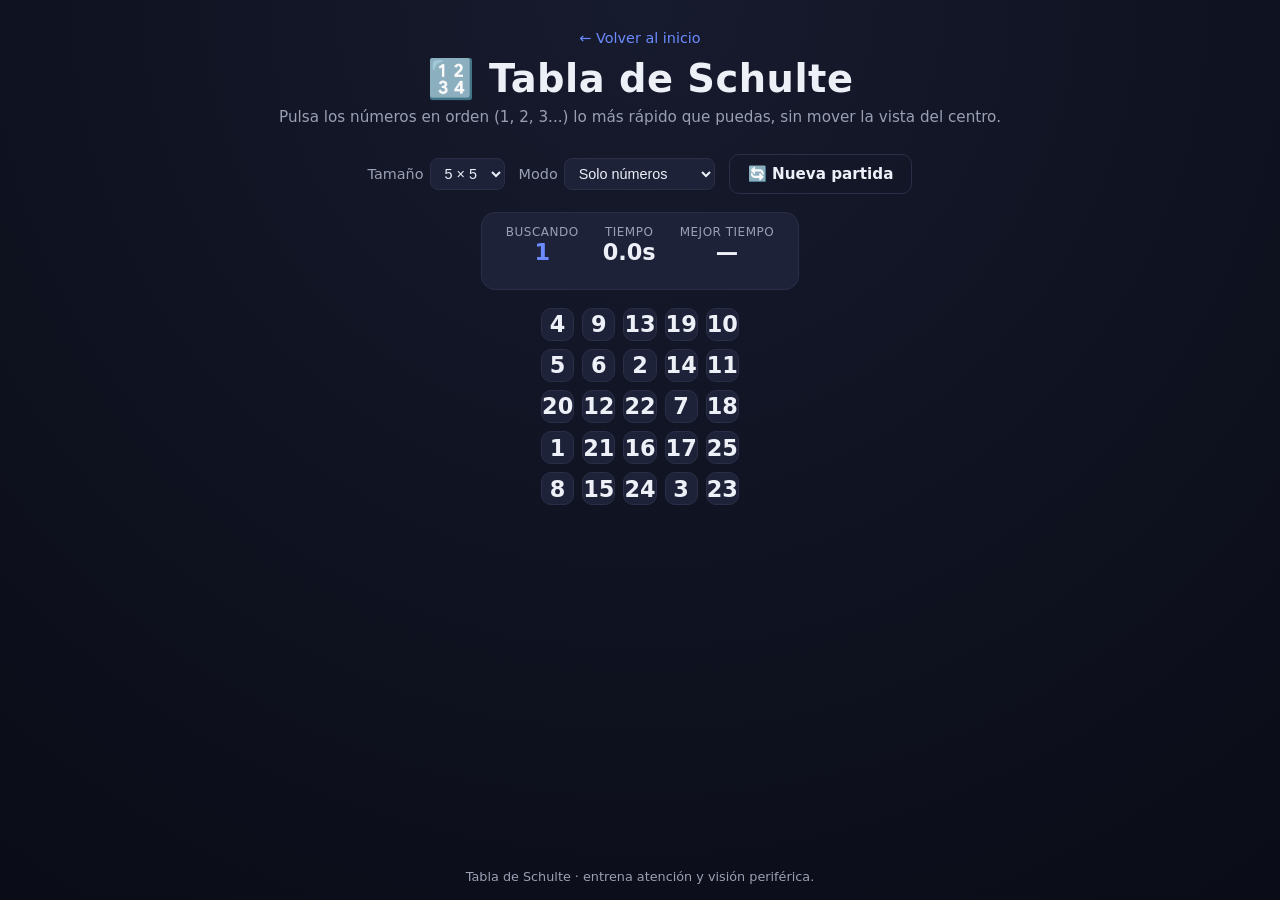
==== games/schulte/index.html @ 54912036 "Version inicial: Mente Activa (Schulte + Sudoku)" ====
<!DOCTYPE html>
<html lang="es">
<head>
  <meta charset="UTF-8" />
  <meta name="viewport" content="width=device-width, initial-scale=1.0" />
  <title>Tabla de Schulte — Mente Activa</title>
  <link rel="icon" href="../../favicon.svg" type="image/svg+xml" />
  <link rel="stylesheet" href="../../assets/css/style.css" />
  <link rel="stylesheet" href="style.css" />
</head>
<body>
  <header class="site-header">
    <a class="back-link" href="../../index.html">← Volver al inicio</a>
    <h1>🔢 Tabla de Schulte</h1>
    <p>Pulsa los números en orden (1, 2, 3...) lo más rápido que puedas, sin mover la vista del centro.</p>
  </header>

  <main>
    <div class="game-wrapper">
      <div class="controls">
        <label>
          Tamaño
          <select id="size-select">
            <option value="3">3 × 3</option>
            <option value="4">4 × 4</option>
            <option value="5" selected>5 × 5</option>
            <option value="6">6 × 6</option>
            <option value="7">7 × 7</option>
            <option value="8">8 × 8</option>
          </select>
        </label>
        <label>
          Modo
          <select id="mode-select">
            <option value="numbers" selected>Solo números</option>
            <option value="letters">Solo letras</option>
            <option value="mixed">Números y letras</option>
          </select>
        </label>
        <button id="restart-btn" class="btn secondary">🔄 Nueva partida</button>
      </div>

      <div class="stats-bar">
        <div class="stat">
          <span class="label">Buscando</span>
          <span class="value" id="target-value">1</span>
        </div>
        <div class="stat">
          <span class="label">Tiempo</span>
          <span class="value" id="time-value">0.0s</span>
        </div>
        <div class="stat">
          <span class="label">Mejor tiempo</span>
          <span class="value" id="best-value">—</span>
          <span class="date" id="best-date"></span>
        </div>
      </div>

      <div class="board" id="board"></div>
    </div>
  </main>

  <footer class="site-footer">Tabla de Schulte · entrena atención y visión periférica.</footer>

  <div class="overlay hidden" id="overlay">
    <div class="overlay-card">
      <h2>¡Completado! 🎉</h2>
      <div class="big-time" id="final-time">0.0s</div>
      <div class="record" id="record-msg"></div>
      <div class="overlay-actions">
        <button class="btn" id="play-again-btn">Jugar de nuevo</button>
        <a class="btn secondary" href="../../index.html">Volver al inicio</a>
      </div>
    </div>
  </div>

  <script src="script.js"></script>
</body>
</html>
---- assets/css/style.css ----
/* ============================================
   Mente Activa — estilos compartidos
   ============================================ */

:root {
  --bg: #0f1220;
  --bg-elevated: #171b2e;
  --bg-card: #1d2238;
  --text: #eef0f8;
  --text-muted: #9aa0b4;
  --accent: #6c8bff;
  --accent-hover: #8aa2ff;
  --success: #4ade80;
  --danger: #f87171;
  --border: #2a2f47;
  --radius: 14px;
  --shadow: 0 8px 24px rgba(0, 0, 0, 0.35);
  --max-width: 1000px;
}

* {
  box-sizing: border-box;
}

html, body {
  margin: 0;
  padding: 0;
}

body {
  background: radial-gradient(circle at top, #171b2e 0%, #0f1220 55%, #0a0c17 100%);
  color: var(--text);
  font-family: "Segoe UI", system-ui, -apple-system, Roboto, Helvetica, Arial, sans-serif;
  min-height: 100vh;
  display: flex;
  flex-direction: column;
}

a {
  color: var(--accent);
  text-decoration: none;
}

a:hover {
  color: var(--accent-hover);
}

.site-header {
  padding: 28px 24px 12px;
  text-align: center;
}

.site-header h1 {
  margin: 0 0 6px;
  font-size: clamp(1.6rem, 4vw, 2.4rem);
  letter-spacing: 0.5px;
}

.site-header p {
  margin: 0;
  color: var(--text-muted);
  font-size: 0.95rem;
}

.back-link {
  display: inline-flex;
  align-items: center;
  gap: 6px;
  font-size: 0.9rem;
  margin-bottom: 10px;
}

main {
  flex: 1;
  width: 100%;
  max-width: var(--max-width);
  margin: 0 auto;
  padding: 16px 24px 48px;
}

.category-section {
  margin-bottom: 36px;
}

.category-title {
  font-size: 1.15rem;
  margin: 0 0 4px;
  padding-bottom: 8px;
  border-bottom: 1px solid var(--border);
}

.game-grid {
  display: grid;
  grid-template-columns: repeat(auto-fill, minmax(220px, 1fr));
  gap: 18px;
  margin-top: 16px;
}

.game-card {
  background: var(--bg-card);
  border: 1px solid var(--border);
  border-radius: var(--radius);
  padding: 20px;
  display: flex;
  flex-direction: column;
  gap: 8px;
  box-shadow: var(--shadow);
  transition: transform 0.15s ease, border-color 0.15s ease;
}

.game-card:hover {
  transform: translateY(-3px);
  border-color: var(--accent);
}

.game-card .icon {
  font-size: 2rem;
}

.game-card h3 {
  margin: 0;
  font-size: 1.15rem;
}

.game-card p {
  margin: 0;
  color: var(--text-muted);
  font-size: 0.9rem;
  flex: 1;
}

.game-card .play {
  align-self: flex-start;
  margin-top: 6px;
  font-weight: 600;
  font-size: 0.9rem;
}

.game-card.disabled {
  opacity: 0.5;
  pointer-events: none;
}

.badge {
  display: inline-block;
  font-size: 0.7rem;
  padding: 2px 8px;
  border-radius: 999px;
  background: rgba(108, 139, 255, 0.15);
  color: var(--accent);
  width: fit-content;
}

button {
  font-family: inherit;
}

.btn {
  background: var(--accent);
  color: #0f1220;
  border: none;
  padding: 10px 18px;
  border-radius: 10px;
  font-size: 0.95rem;
  font-weight: 600;
  cursor: pointer;
  transition: background 0.15s ease, transform 0.1s ease;
}

.btn:hover {
  background: var(--accent-hover);
}

.btn:active {
  transform: scale(0.97);
}

.btn.secondary {
  background: transparent;
  color: var(--text);
  border: 1px solid var(--border);
}

.btn.secondary:hover {
  border-color: var(--accent);
  color: var(--accent-hover);
}

.btn.active {
  background: var(--accent);
  color: #0f1220;
  border-color: var(--accent);
}

.site-footer {
  text-align: center;
  color: var(--text-muted);
  font-size: 0.8rem;
  padding: 16px;
}

/* Foco visible para navegación por teclado en toda la web. */
a:focus-visible,
button:focus-visible,
select:focus-visible,
.game-card:focus-visible {
  outline: 2px solid var(--accent);
  outline-offset: 2px;
}
---- games/schulte/style.css ----
.game-wrapper {
  display: flex;
  flex-direction: column;
  align-items: center;
  gap: 18px;
}

.controls {
  display: flex;
  flex-wrap: wrap;
  align-items: center;
  gap: 14px;
  justify-content: center;
}

.controls label {
  font-size: 0.9rem;
  color: var(--text-muted);
  display: flex;
  align-items: center;
  gap: 6px;
}

.controls select {
  background: var(--bg-card);
  color: var(--text);
  border: 1px solid var(--border);
  border-radius: 8px;
  padding: 6px 10px;
  font-size: 0.9rem;
}

.stats-bar {
  display: flex;
  gap: 24px;
  flex-wrap: wrap;
  justify-content: center;
  background: var(--bg-card);
  border: 1px solid var(--border);
  border-radius: var(--radius);
  padding: 12px 24px;
  min-width: 280px;
}

.stat {
  text-align: center;
}

.stat .label {
  display: block;
  font-size: 0.75rem;
  color: var(--text-muted);
  text-transform: uppercase;
  letter-spacing: 0.5px;
}

.stat .value {
  display: block;
  font-size: 1.4rem;
  font-weight: 700;
}

.stat .date {
  display: block;
  font-size: 0.72rem;
  color: var(--text-muted);
  min-height: 1em;
}

#target-value {
  color: var(--accent);
}

.board {
  display: grid;
  gap: 8px;
  touch-action: manipulation;
}

.cell {
  aspect-ratio: 1 / 1;
  display: flex;
  align-items: center;
  justify-content: center;
  background: var(--bg-card);
  border: 1px solid var(--border);
  border-radius: 10px;
  font-weight: 700;
  font-size: clamp(0.9rem, 2.4vw, 1.4rem);
  cursor: pointer;
  user-select: none;
  transition: background 0.12s ease, transform 0.08s ease, border-color 0.12s ease;
}

.cell:hover {
  border-color: var(--accent);
}

.cell:focus-visible {
  outline: 2px solid var(--accent);
  outline-offset: 2px;
  border-color: var(--accent);
}

.cell.correct {
  background: rgba(74, 222, 128, 0.25);
  border-color: var(--success);
  color: var(--success);
  pointer-events: none;
}

.cell.wrong {
  background: rgba(248, 113, 113, 0.25);
  border-color: var(--danger);
  animation: shake 0.25s ease;
}

.cell.done {
  pointer-events: none;
}

@keyframes shake {
  0%, 100% { transform: translateX(0); }
  25% { transform: translateX(-3px); }
  75% { transform: translateX(3px); }
}

.overlay {
  position: fixed;
  inset: 0;
  background: rgba(10, 12, 23, 0.75);
  display: flex;
  align-items: center;
  justify-content: center;
  z-index: 10;
}

.overlay.hidden {
  display: none;
}

.overlay-card {
  background: var(--bg-elevated);
  border: 1px solid var(--border);
  border-radius: var(--radius);
  padding: 32px;
  text-align: center;
  max-width: 360px;
  box-shadow: var(--shadow);
}

.overlay-card h2 {
  margin-top: 0;
}

.overlay-card .big-time {
  font-size: 2.2rem;
  font-weight: 800;
  color: var(--accent);
  margin: 8px 0;
}

.overlay-card .record {
  color: var(--success);
  font-weight: 600;
  min-height: 1.2em;
}

.overlay-actions {
  margin-top: 20px;
  display: flex;
  gap: 10px;
  justify-content: center;
}
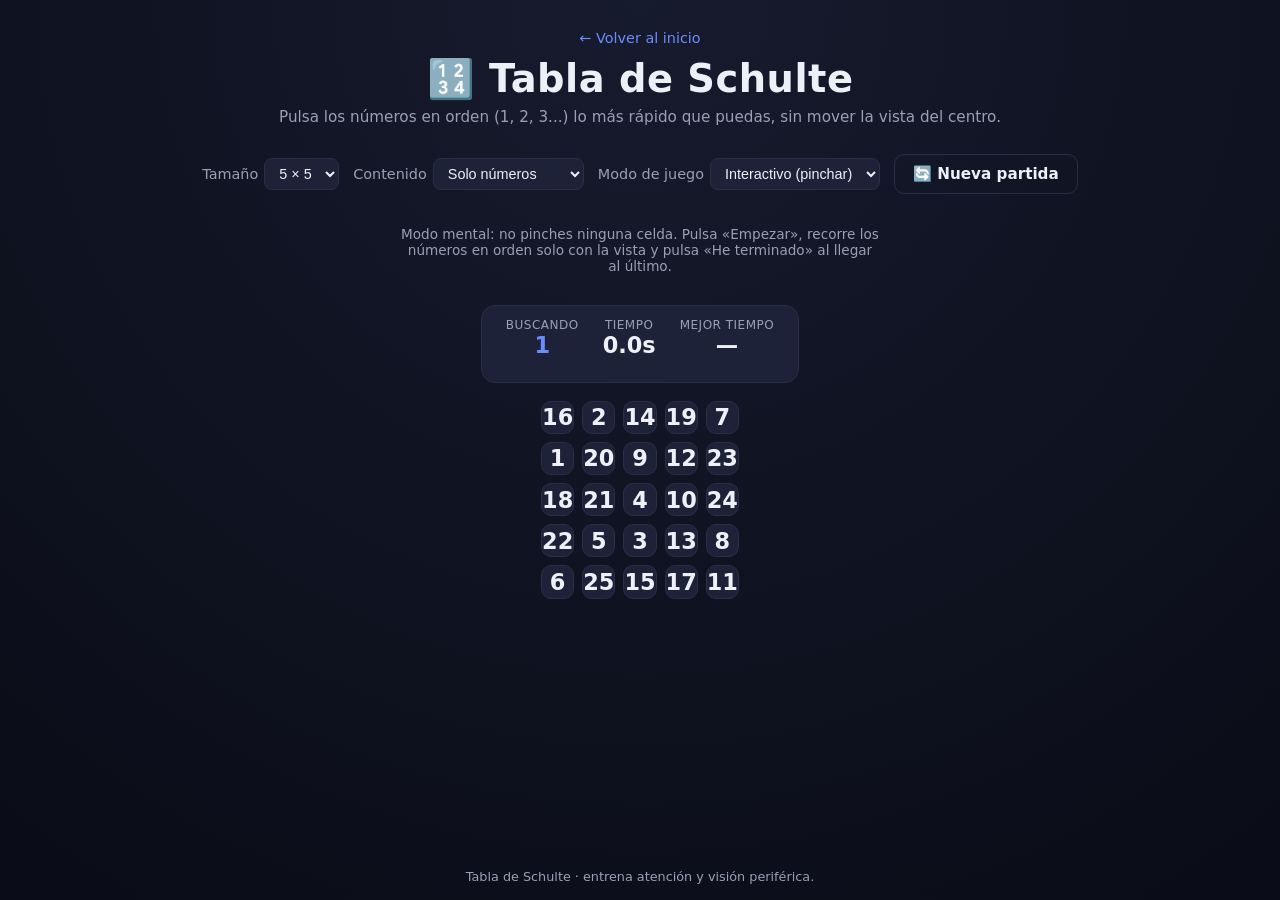
==== commit c50283b7: "Añadir modo mental a Tabla de Schulte Nuevo modo de juego sin clics: el jugador arranca el cronómetr" ====
--- a/games/schulte/index.html
+++ b/games/schulte/index.html
@@ -12,7 +12,7 @@
   <header class="site-header">
     <a class="back-link" href="../../index.html">← Volver al inicio</a>
     <h1>🔢 Tabla de Schulte</h1>
-    <p>Pulsa los números en orden (1, 2, 3...) lo más rápido que puedas, sin mover la vista del centro.</p>
+    <p id="mode-description">Pulsa los números en orden (1, 2, 3...) lo más rápido que puedas, sin mover la vista del centro.</p>
   </header>
 
   <main>
@@ -30,18 +30,27 @@
           </select>
         </label>
         <label>
-          Modo
+          Contenido
           <select id="mode-select">
             <option value="numbers" selected>Solo números</option>
             <option value="letters">Solo letras</option>
             <option value="mixed">Números y letras</option>
           </select>
         </label>
+        <label>
+          Modo de juego
+          <select id="play-mode-select">
+            <option value="click" selected>Interactivo (pinchar)</option>
+            <option value="mental">Mental (sin tocar)</option>
+          </select>
+        </label>
         <button id="restart-btn" class="btn secondary">🔄 Nueva partida</button>
       </div>
 
+      <p class="mode-hint hidden" id="mental-hint">Modo mental: no pinches ninguna celda. Pulsa «Empezar», recorre los números en orden solo con la vista y pulsa «He terminado» al llegar al último.</p>
+
       <div class="stats-bar">
-        <div class="stat">
+        <div class="stat" id="target-stat">
           <span class="label">Buscando</span>
           <span class="value" id="target-value">1</span>
         </div>
@@ -54,6 +63,11 @@
           <span class="value" id="best-value">—</span>
           <span class="date" id="best-date"></span>
         </div>
+      </div>
+
+      <div class="mental-controls hidden" id="mental-controls">
+        <button id="mental-start-btn" class="btn">▶️ Empezar</button>
+        <button id="mental-stop-btn" class="btn secondary" disabled>⏹️ He terminado</button>
       </div>
 
       <div class="board" id="board"></div>
--- a/games/schulte/style.css
+++ b/games/schulte/style.css
@@ -69,6 +69,33 @@
 
 #target-value {
   color: var(--accent);
+}
+
+.stat.hidden {
+  display: none;
+}
+
+.mental-controls {
+  display: flex;
+  gap: 10px;
+  justify-content: center;
+  flex-wrap: wrap;
+}
+
+.mental-controls.hidden {
+  display: none;
+}
+
+.btn:disabled {
+  opacity: 0.5;
+  cursor: not-allowed;
+}
+
+.mode-hint {
+  font-size: 0.85rem;
+  color: var(--text-muted);
+  text-align: center;
+  max-width: 480px;
 }
 
 .board {
